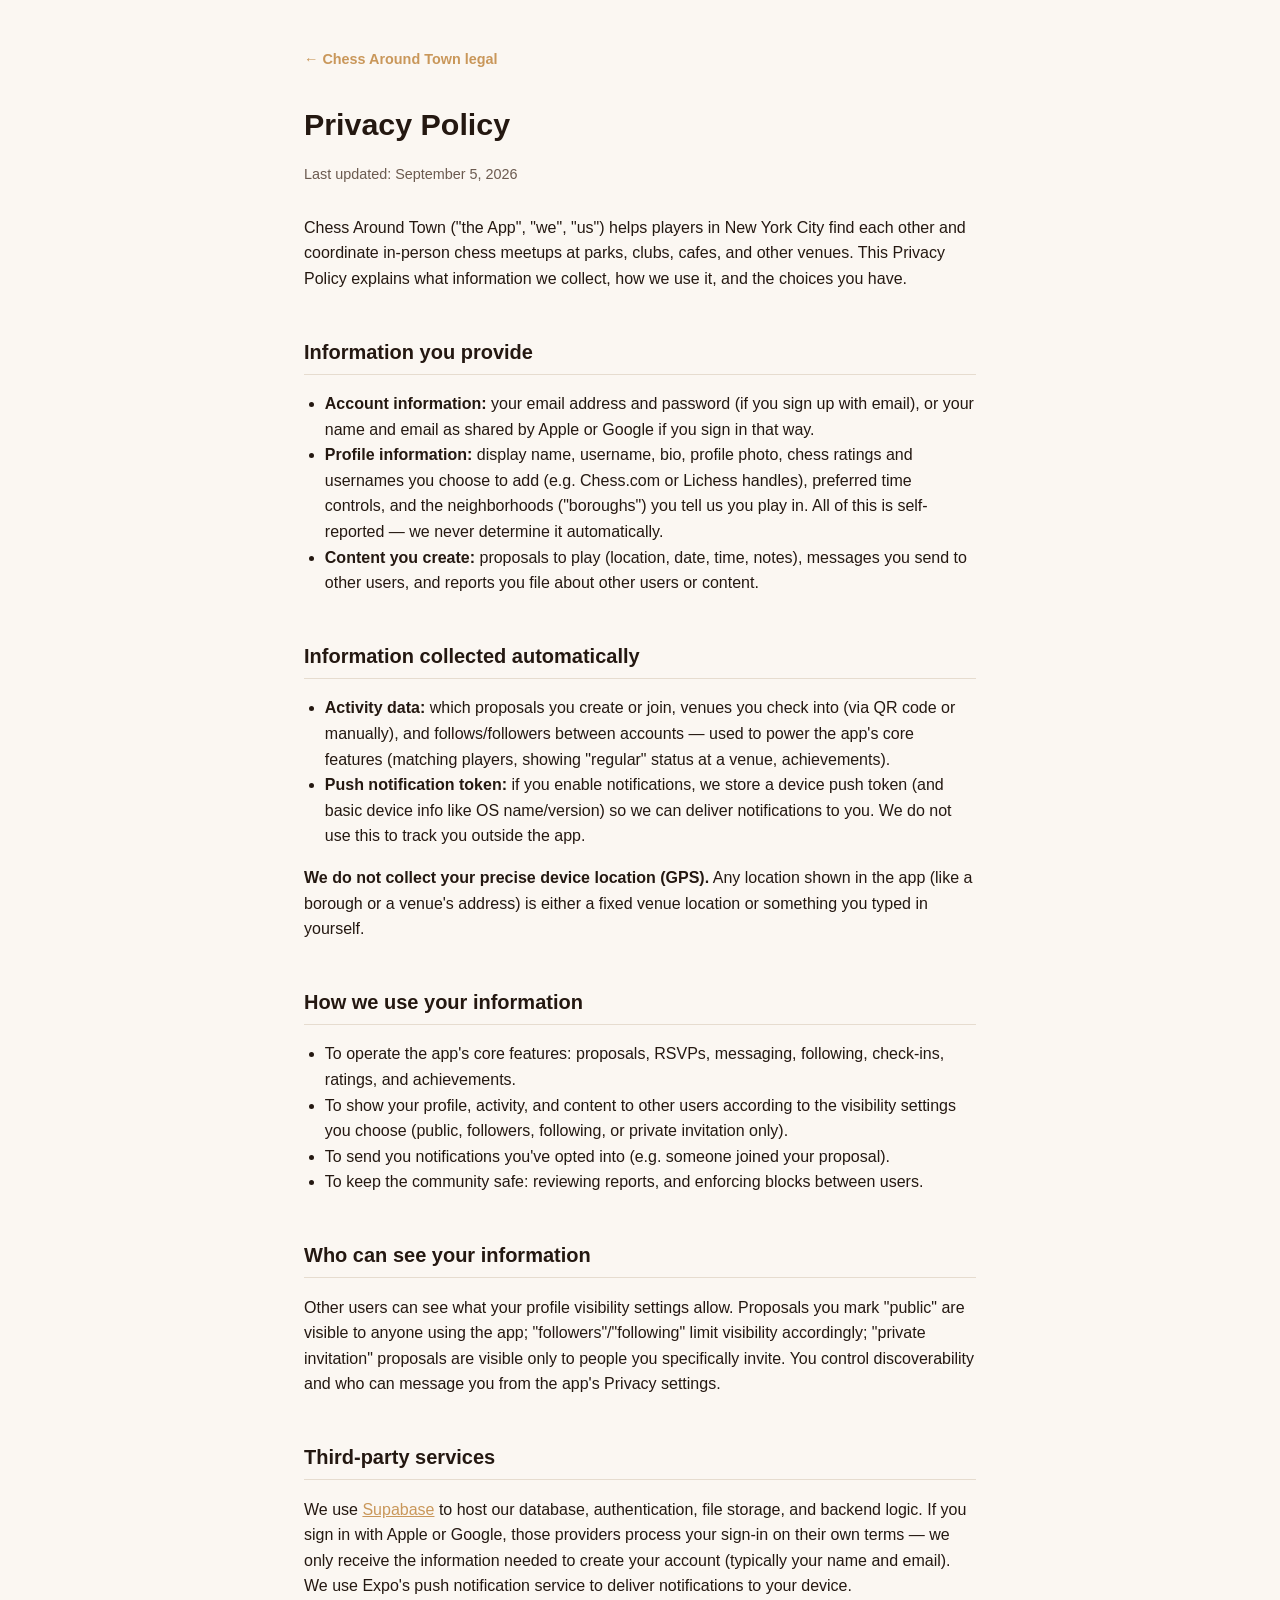
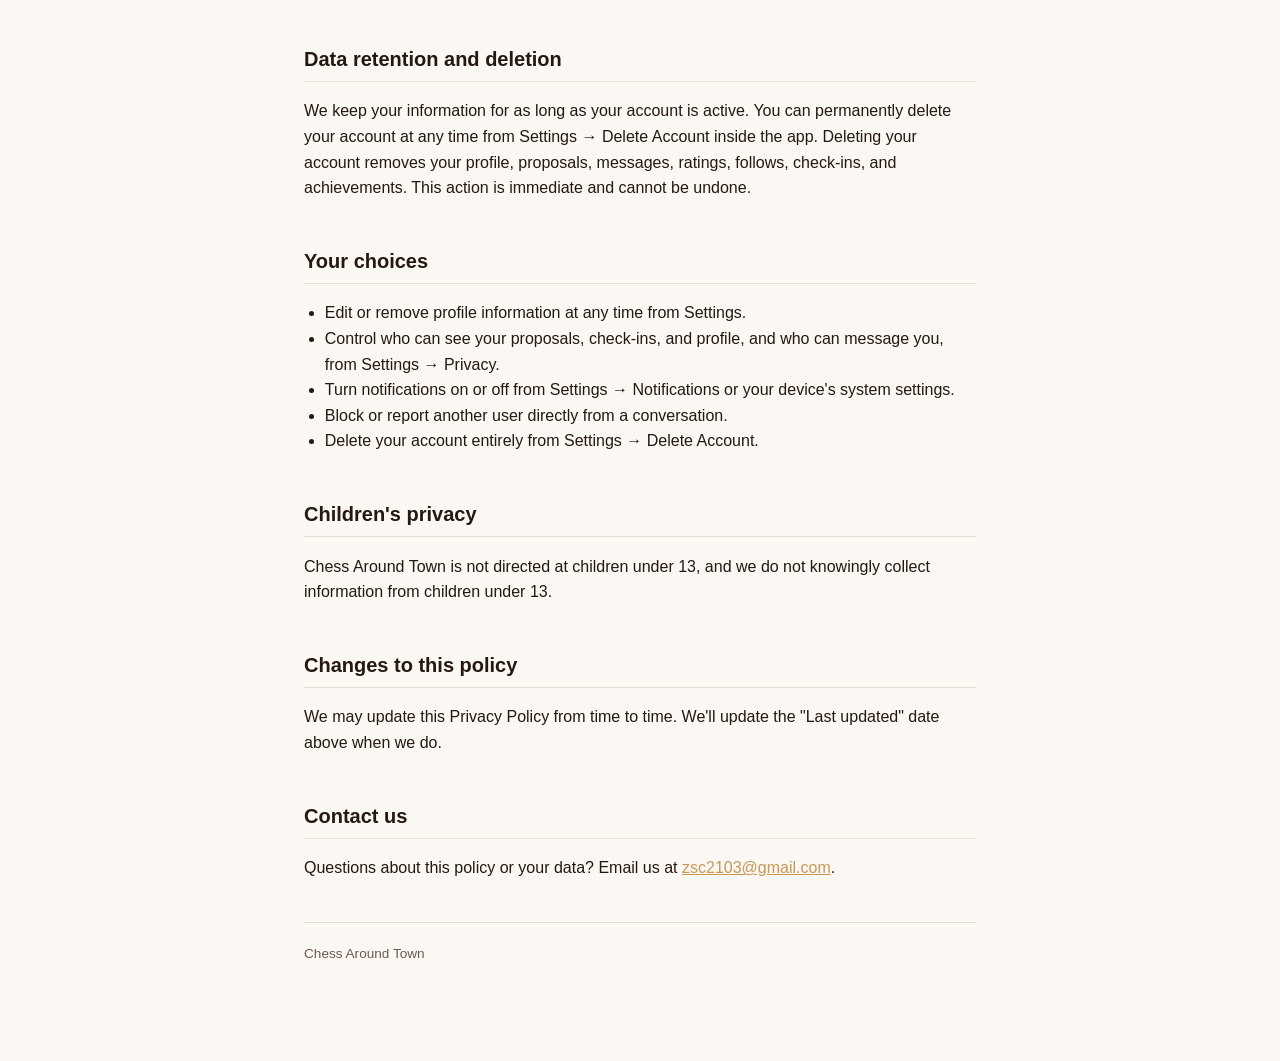
==== privacy.html @ fc645977 "Add Privacy Policy and Terms of Service pages" ====
<!doctype html>
<html lang="en">
<head>
<meta charset="utf-8">
<meta name="viewport" content="width=device-width, initial-scale=1">
<title>Privacy Policy — Chess Around Town</title>
<link rel="stylesheet" href="style.css">
</head>
<body>
<main>
  <div class="nav"><a href="index.html">← Chess Around Town legal</a></div>
  <h1>Privacy Policy</h1>
  <p class="updated">Last updated: September 5, 2026</p>

  <p>
    Chess Around Town ("the App", "we", "us") helps players in New York City find each other and
    coordinate in-person chess meetups at parks, clubs, cafes, and other venues. This Privacy
    Policy explains what information we collect, how we use it, and the choices you have.
  </p>

  <h2>Information you provide</h2>
  <ul>
    <li><strong>Account information:</strong> your email address and password (if you sign up with
      email), or your name and email as shared by Apple or Google if you sign in that way.</li>
    <li><strong>Profile information:</strong> display name, username, bio, profile photo, chess
      ratings and usernames you choose to add (e.g. Chess.com or Lichess handles), preferred time
      controls, and the neighborhoods ("boroughs") you tell us you play in. All of this is
      self-reported — we never determine it automatically.</li>
    <li><strong>Content you create:</strong> proposals to play (location, date, time, notes),
      messages you send to other users, and reports you file about other users or content.</li>
  </ul>

  <h2>Information collected automatically</h2>
  <ul>
    <li><strong>Activity data:</strong> which proposals you create or join, venues you check into
      (via QR code or manually), and follows/followers between accounts — used to power the app's
      core features (matching players, showing "regular" status at a venue, achievements).</li>
    <li><strong>Push notification token:</strong> if you enable notifications, we store a device
      push token (and basic device info like OS name/version) so we can deliver notifications to
      you. We do not use this to track you outside the app.</li>
  </ul>

  <p>
    <strong>We do not collect your precise device location (GPS).</strong> Any location shown in
    the app (like a borough or a venue's address) is either a fixed venue location or something
    you typed in yourself.
  </p>

  <h2>How we use your information</h2>
  <ul>
    <li>To operate the app's core features: proposals, RSVPs, messaging, following, check-ins,
      ratings, and achievements.</li>
    <li>To show your profile, activity, and content to other users according to the visibility
      settings you choose (public, followers, following, or private invitation only).</li>
    <li>To send you notifications you've opted into (e.g. someone joined your proposal).</li>
    <li>To keep the community safe: reviewing reports, and enforcing blocks between users.</li>
  </ul>

  <h2>Who can see your information</h2>
  <p>
    Other users can see what your profile visibility settings allow. Proposals you mark
    "public" are visible to anyone using the app; "followers"/"following" limit visibility
    accordingly; "private invitation" proposals are visible only to people you specifically
    invite. You control discoverability and who can message you from the app's Privacy settings.
  </p>

  <h2>Third-party services</h2>
  <p>
    We use <a href="https://supabase.com" target="_blank" rel="noopener">Supabase</a> to host our
    database, authentication, file storage, and backend logic. If you sign in with Apple or
    Google, those providers process your sign-in on their own terms — we only receive the
    information needed to create your account (typically your name and email). We use Expo's push
    notification service to deliver notifications to your device.
  </p>

  <h2>Data retention and deletion</h2>
  <p>
    We keep your information for as long as your account is active. You can permanently delete
    your account at any time from Settings → Delete Account inside the app. Deleting your account
    removes your profile, proposals, messages, ratings, follows, check-ins, and achievements. This
    action is immediate and cannot be undone.
  </p>

  <h2>Your choices</h2>
  <ul>
    <li>Edit or remove profile information at any time from Settings.</li>
    <li>Control who can see your proposals, check-ins, and profile, and who can message you, from
      Settings → Privacy.</li>
    <li>Turn notifications on or off from Settings → Notifications or your device's system
      settings.</li>
    <li>Block or report another user directly from a conversation.</li>
    <li>Delete your account entirely from Settings → Delete Account.</li>
  </ul>

  <h2>Children's privacy</h2>
  <p>
    Chess Around Town is not directed at children under 13, and we do not knowingly collect
    information from children under 13.
  </p>

  <h2>Changes to this policy</h2>
  <p>
    We may update this Privacy Policy from time to time. We'll update the "Last updated" date
    above when we do.
  </p>

  <h2>Contact us</h2>
  <p>
    Questions about this policy or your data? Email us at
    <a href="mailto:zsc2103@gmail.com">zsc2103@gmail.com</a>.
  </p>

  <footer>Chess Around Town</footer>
</main>
</body>
</html>
---- style.css ----
:root {
  color-scheme: light dark;
  --bg: #fbf7f2;
  --text: #241811;
  --muted: #6b5a4f;
  --accent: #c9975a;
  --border: #e6dccf;
}
* { box-sizing: border-box; }
body {
  margin: 0;
  background: var(--bg);
  color: var(--text);
  font-family: -apple-system, BlinkMacSystemFont, "Segoe UI", Roboto, Helvetica, Arial, sans-serif;
  line-height: 1.6;
}
main {
  max-width: 720px;
  margin: 0 auto;
  padding: 48px 24px 96px;
}
h1 {
  font-size: 1.9rem;
  margin-bottom: 4px;
}
h2 {
  font-size: 1.25rem;
  margin-top: 2.2em;
  border-bottom: 1px solid var(--border);
  padding-bottom: 6px;
}
.updated {
  color: var(--muted);
  font-size: 0.9rem;
  margin-bottom: 2em;
}
a { color: var(--accent); }
ul { padding-left: 1.3em; }
.nav {
  font-size: 0.9rem;
  margin-bottom: 2em;
}
.nav a { margin-right: 16px; text-decoration: none; font-weight: 600; }
footer {
  margin-top: 3em;
  padding-top: 1.5em;
  border-top: 1px solid var(--border);
  color: var(--muted);
  font-size: 0.85rem;
}
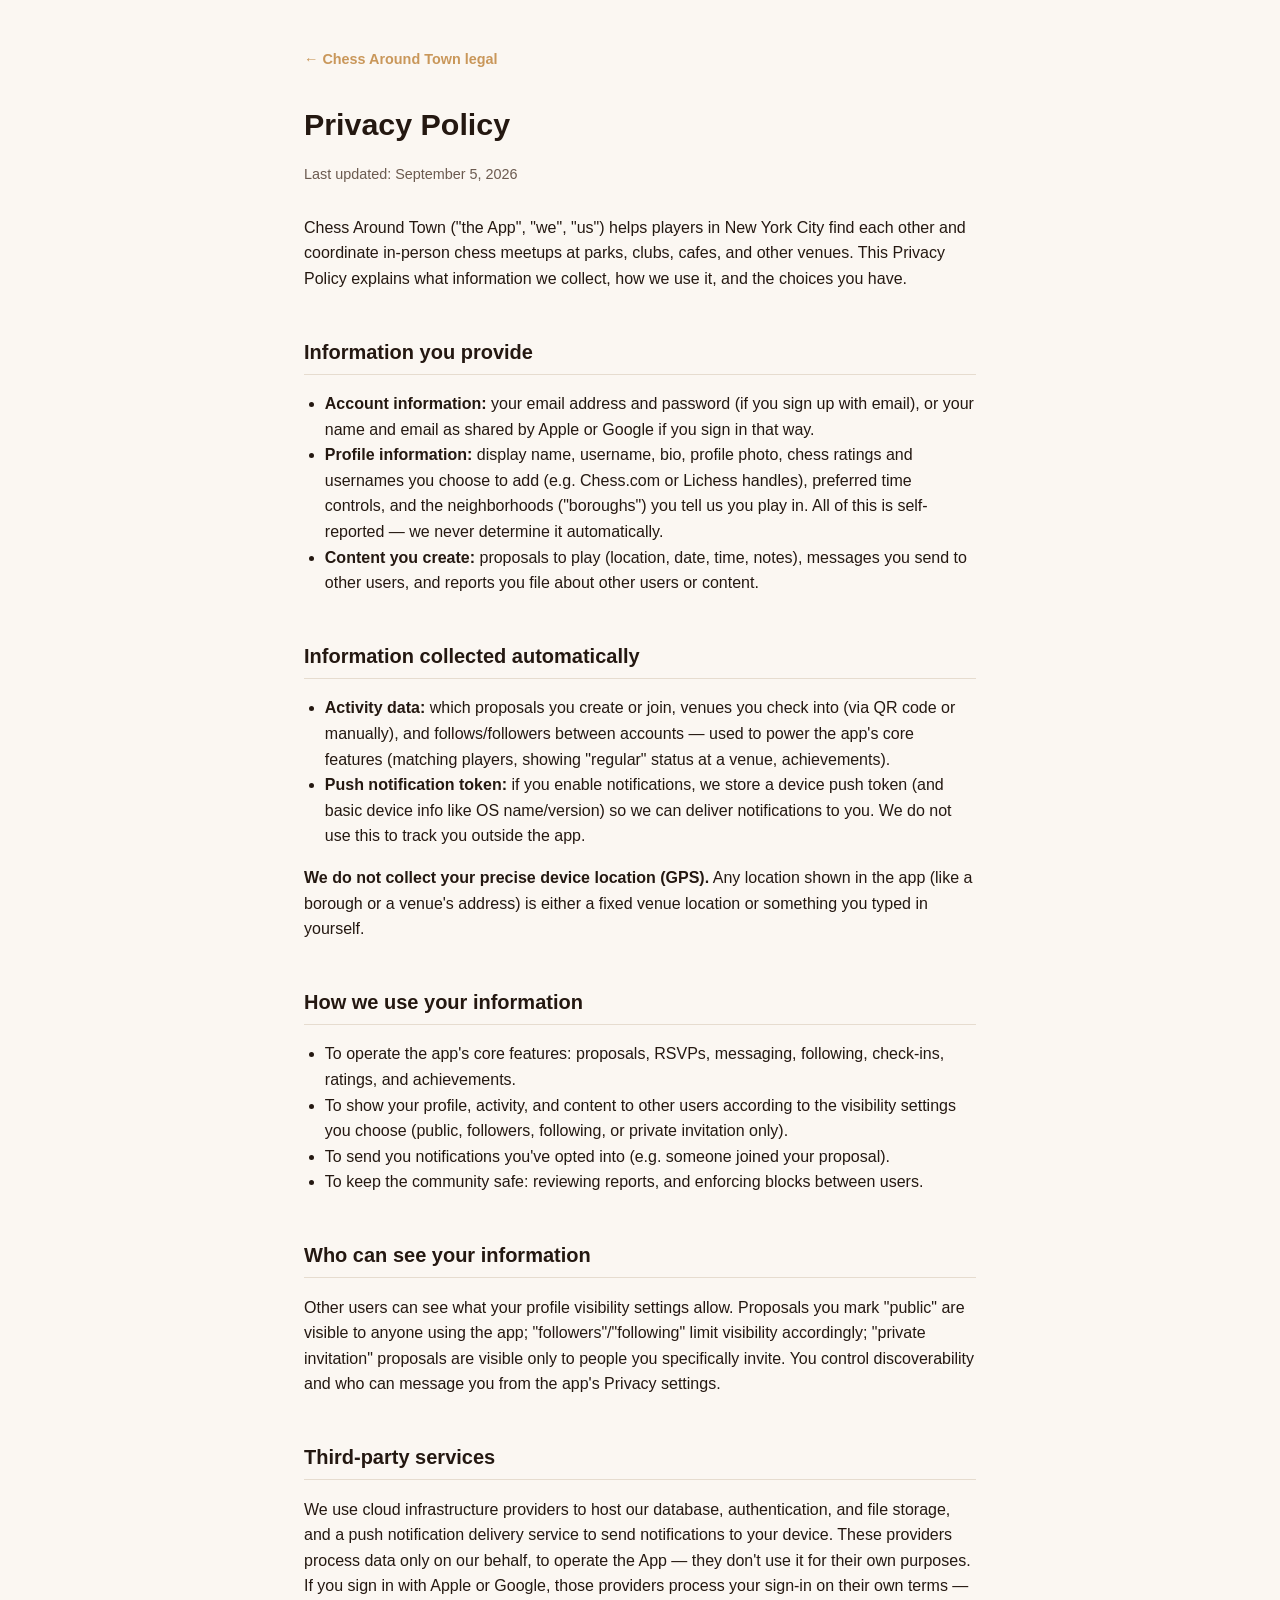
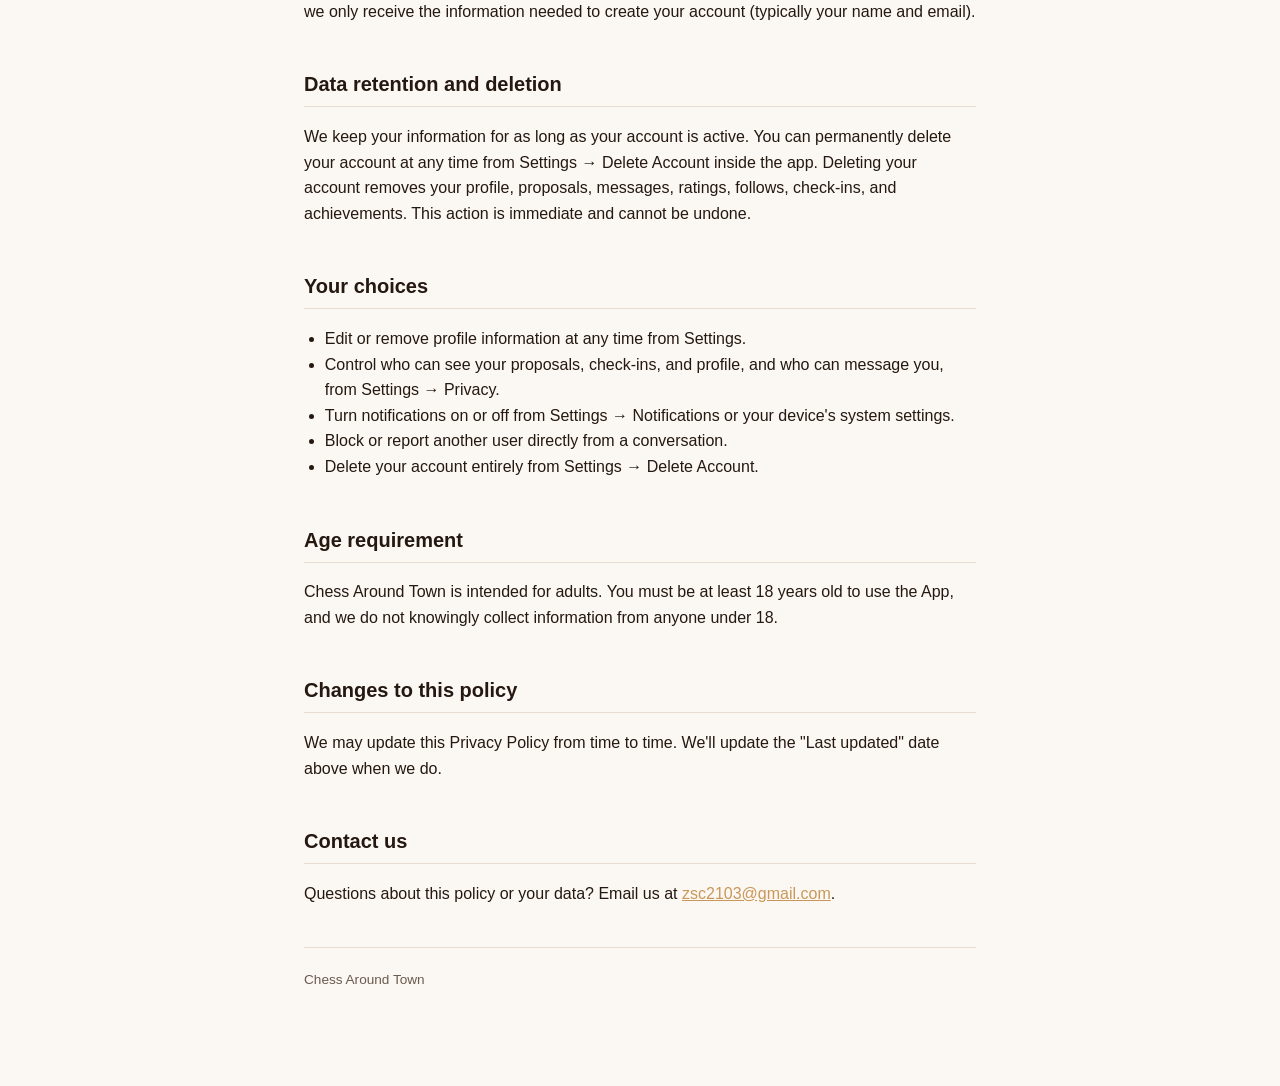
==== commit b251cecc: "Raise minimum age to 18, genericize infrastructure disclosures" ====
--- a/privacy.html
+++ b/privacy.html
@@ -66,11 +66,12 @@
 
   <h2>Third-party services</h2>
   <p>
-    We use <a href="https://supabase.com" target="_blank" rel="noopener">Supabase</a> to host our
-    database, authentication, file storage, and backend logic. If you sign in with Apple or
-    Google, those providers process your sign-in on their own terms — we only receive the
-    information needed to create your account (typically your name and email). We use Expo's push
-    notification service to deliver notifications to your device.
+    We use cloud infrastructure providers to host our database, authentication, and file storage,
+    and a push notification delivery service to send notifications to your device. These
+    providers process data only on our behalf, to operate the App — they don't use it for their
+    own purposes. If you sign in with Apple or Google, those providers process your sign-in on
+    their own terms — we only receive the information needed to create your account (typically
+    your name and email).
   </p>
 
   <h2>Data retention and deletion</h2>
@@ -92,10 +93,10 @@
     <li>Delete your account entirely from Settings → Delete Account.</li>
   </ul>
 
-  <h2>Children's privacy</h2>
+  <h2>Age requirement</h2>
   <p>
-    Chess Around Town is not directed at children under 13, and we do not knowingly collect
-    information from children under 13.
+    Chess Around Town is intended for adults. You must be at least 18 years old to use the App,
+    and we do not knowingly collect information from anyone under 18.
   </p>
 
   <h2>Changes to this policy</h2>
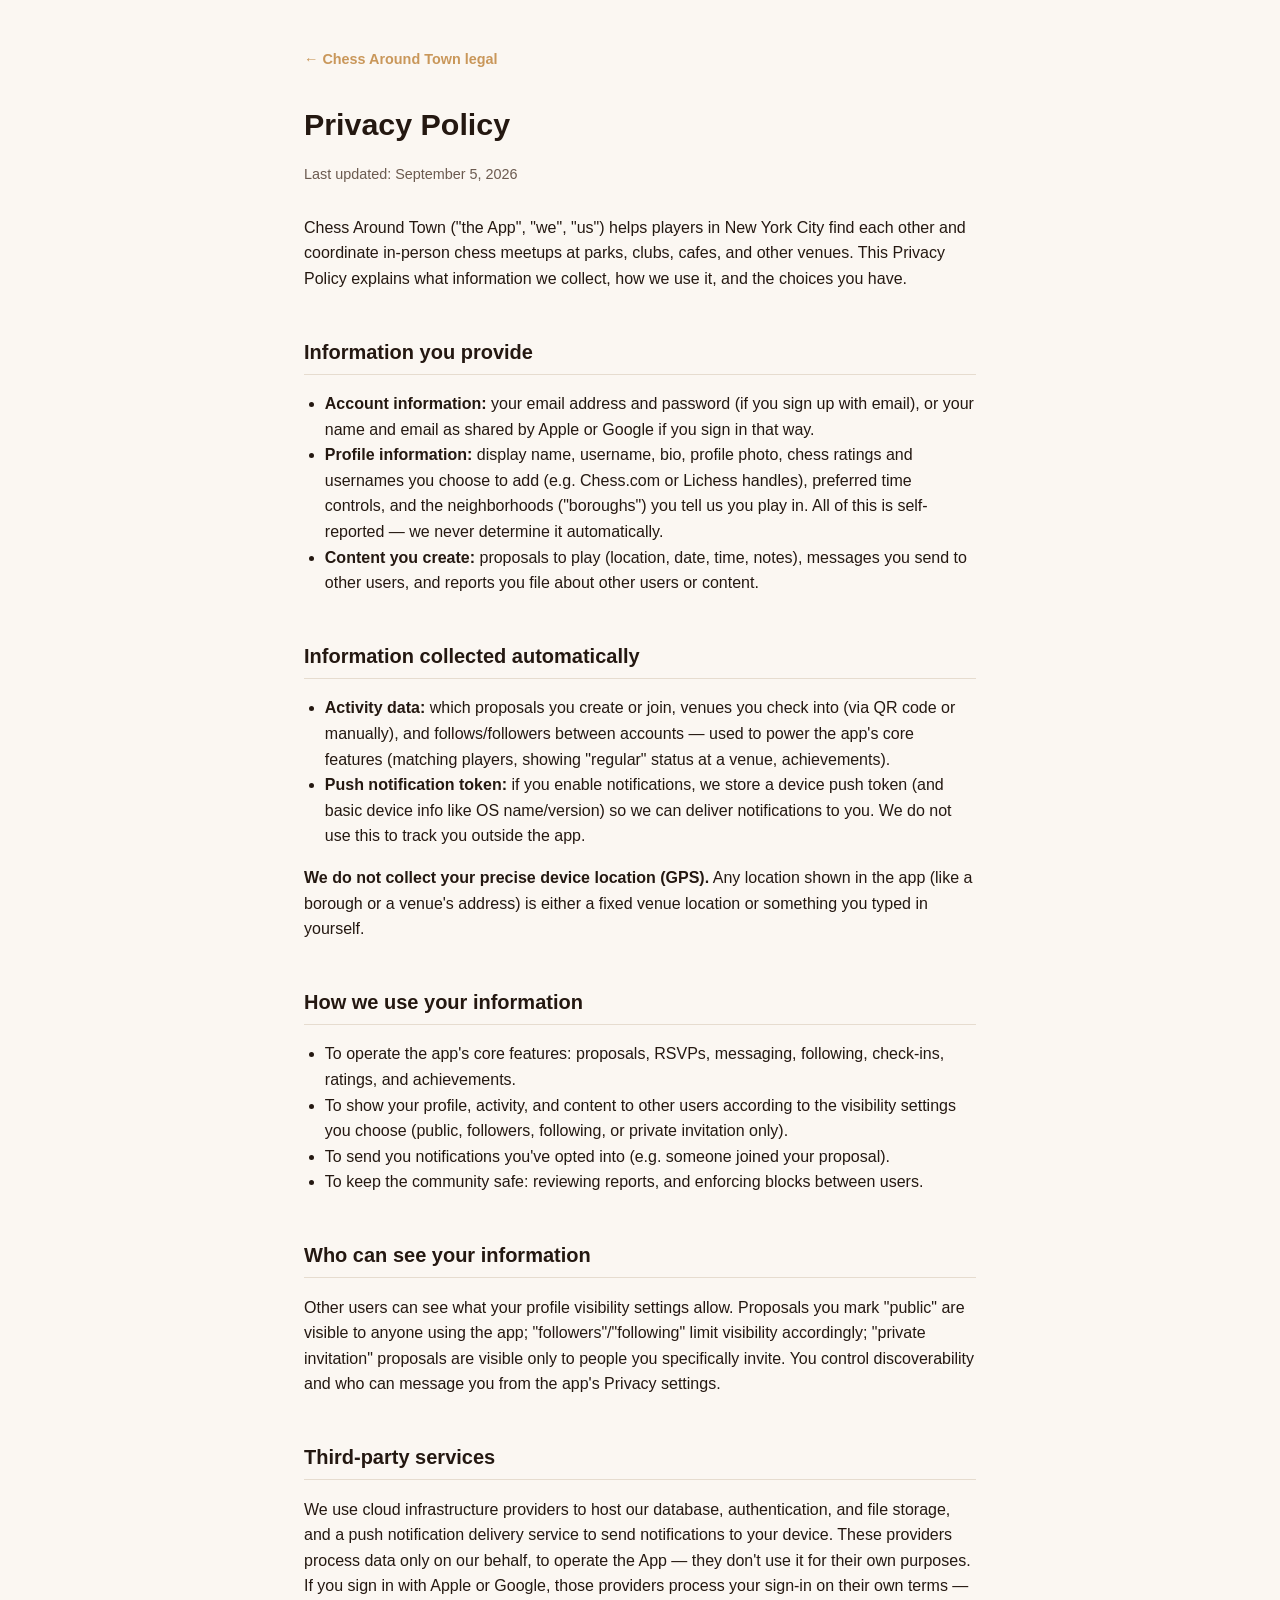
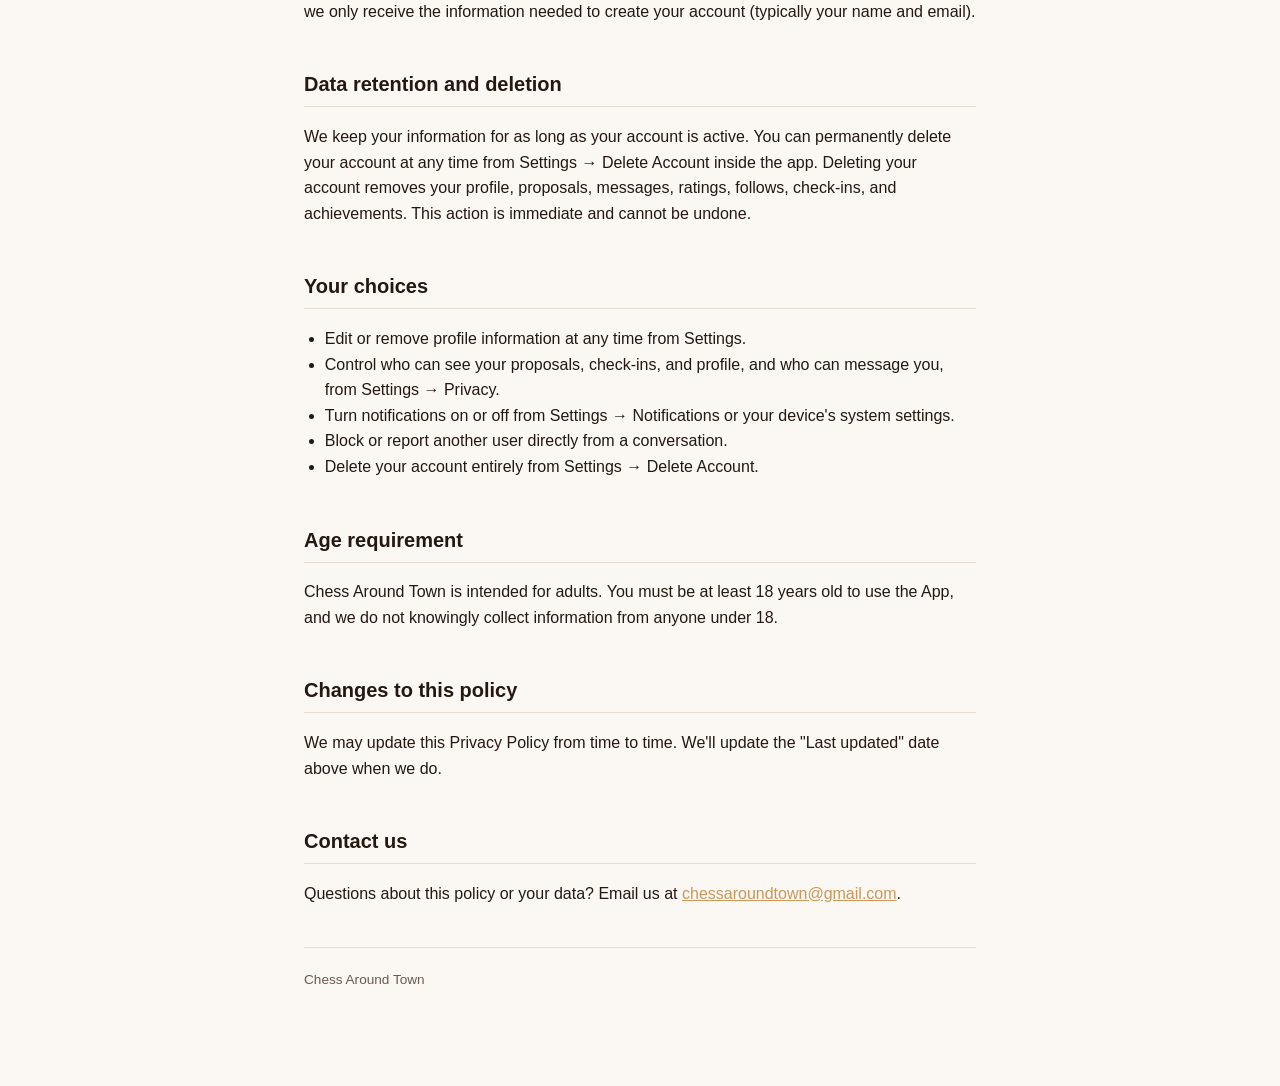
==== commit 604f83c8: "Add support page; update contact email to chessaroundtown@gmail.com" ====
--- a/privacy.html
+++ b/privacy.html
@@ -108,7 +108,7 @@
   <h2>Contact us</h2>
   <p>
     Questions about this policy or your data? Email us at
-    <a href="mailto:zsc2103@gmail.com">zsc2103@gmail.com</a>.
+    <a href="mailto:chessaroundtown@gmail.com">chessaroundtown@gmail.com</a>.
   </p>
 
   <footer>Chess Around Town</footer>
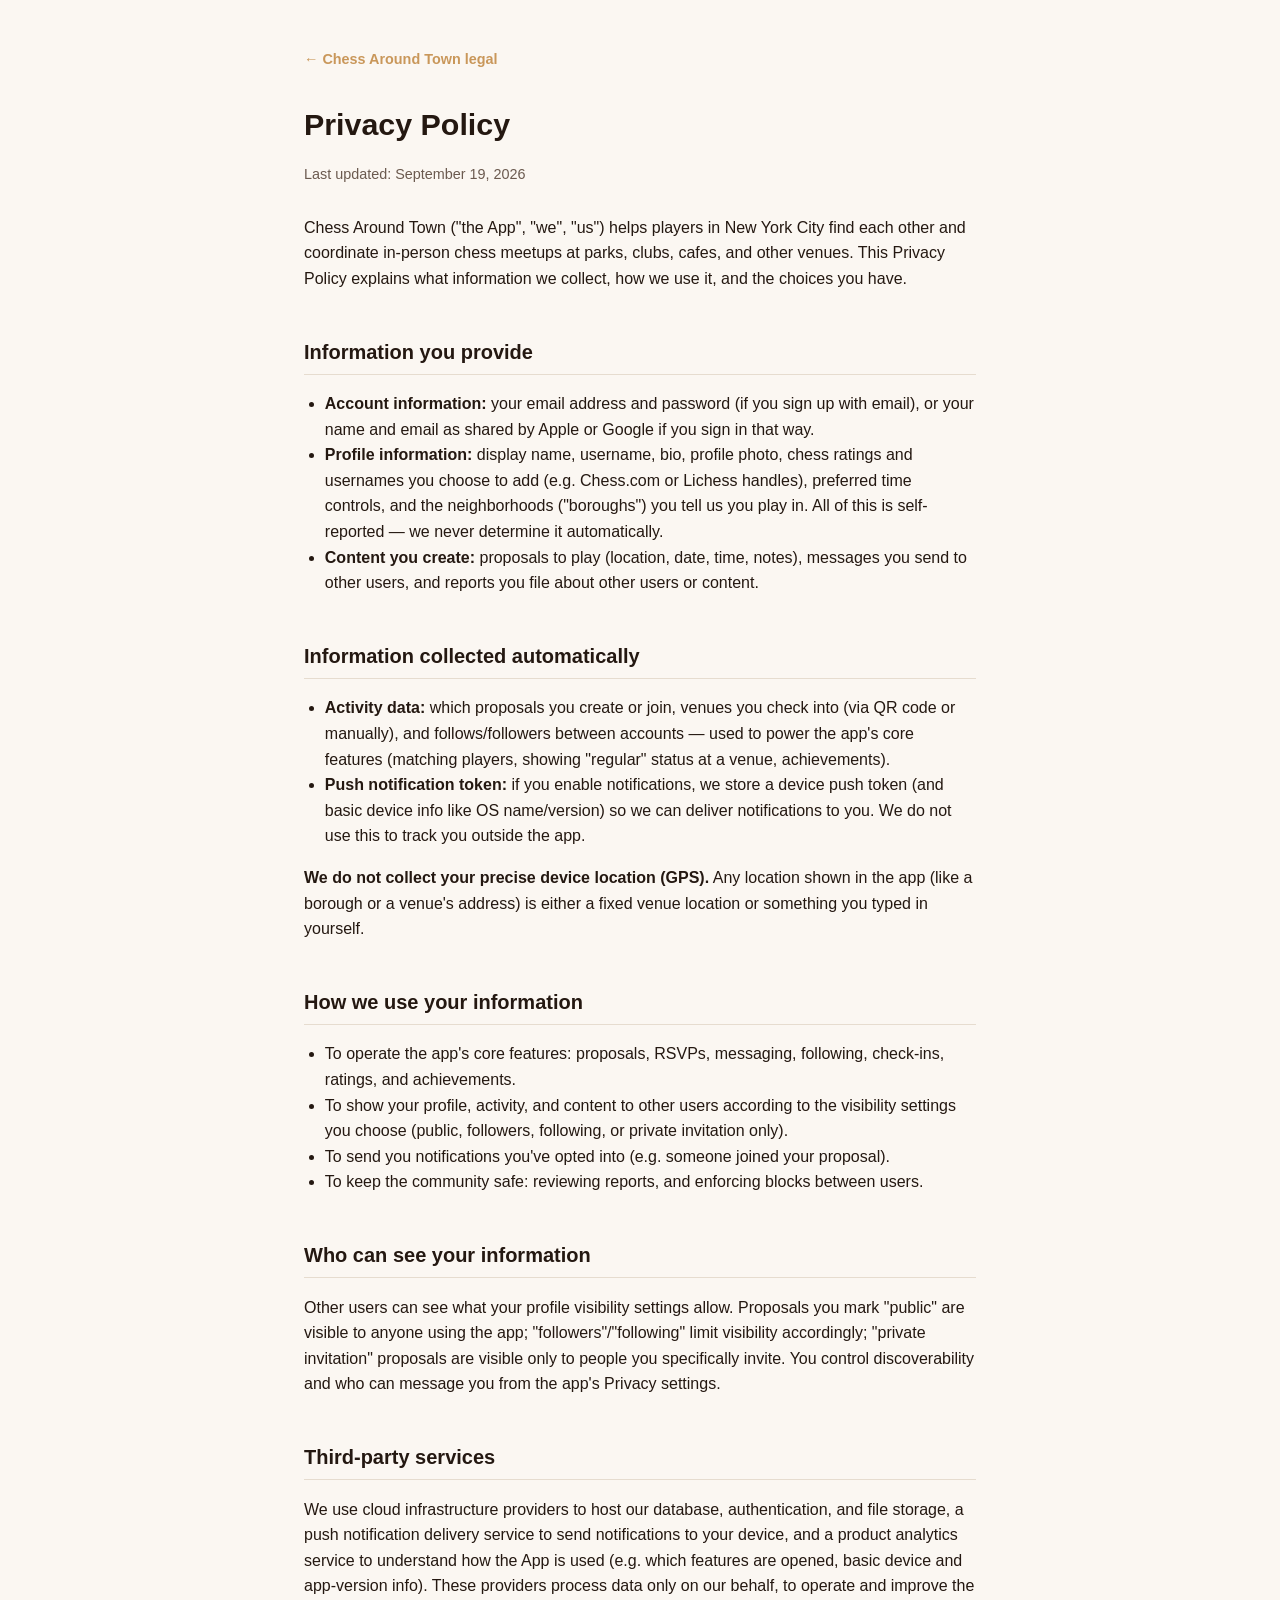
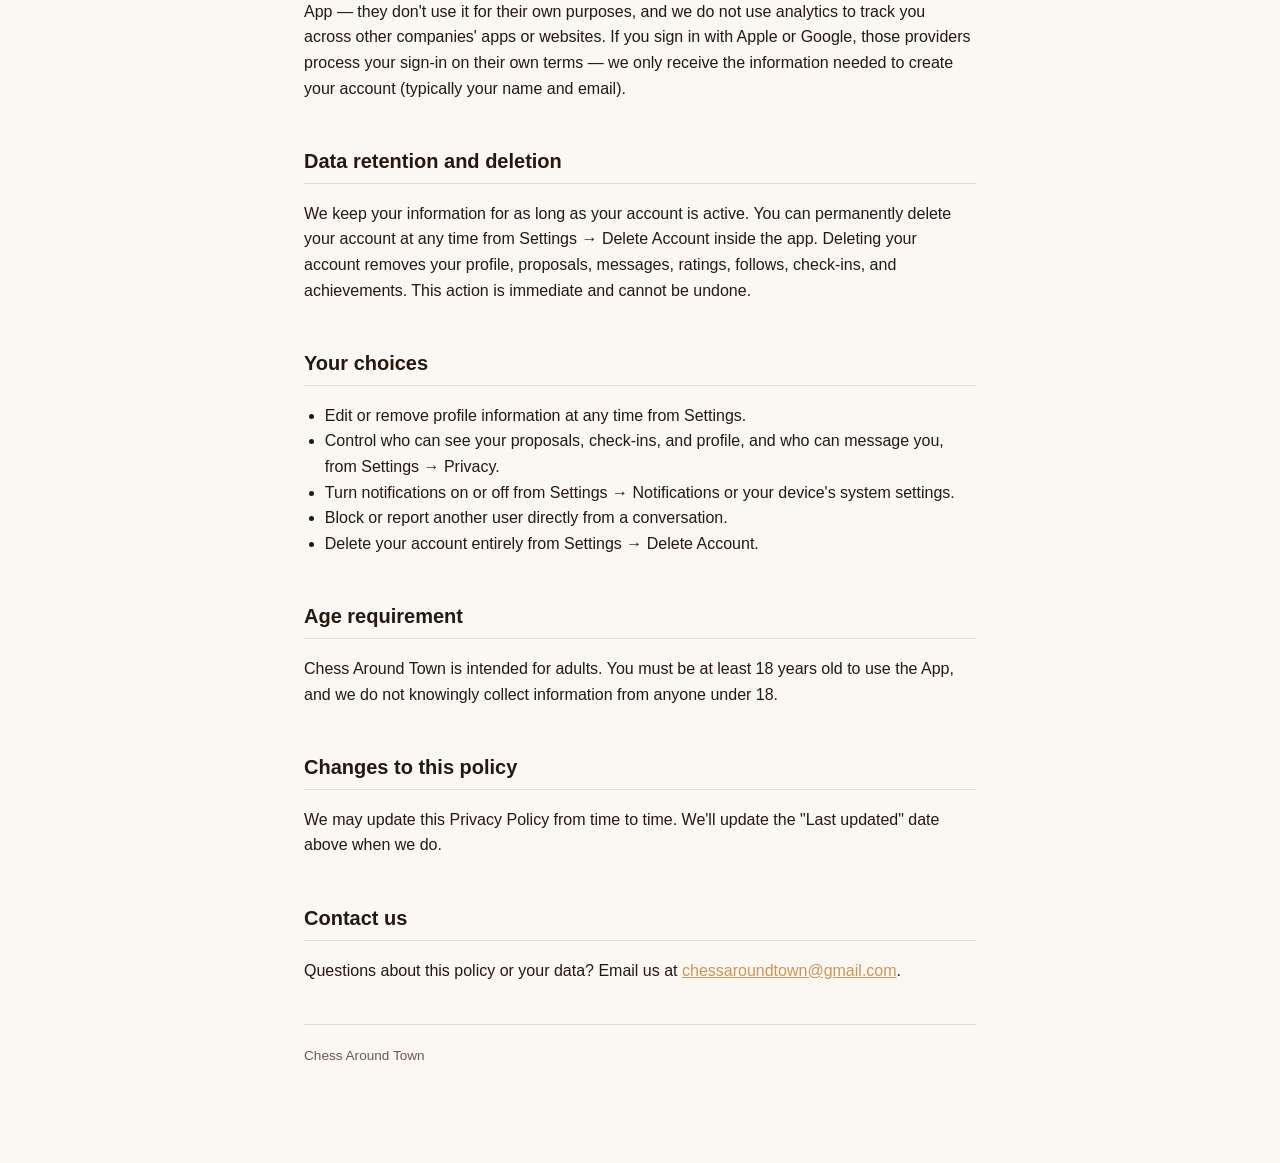
==== commit 06a7cdfd: "Disclose product analytics as a third-party category in Privacy Policy" ====
--- a/privacy.html
+++ b/privacy.html
@@ -10,7 +10,7 @@
 <main>
   <div class="nav"><a href="index.html">← Chess Around Town legal</a></div>
   <h1>Privacy Policy</h1>
-  <p class="updated">Last updated: September 5, 2026</p>
+  <p class="updated">Last updated: September 19, 2026</p>
 
   <p>
     Chess Around Town ("the App", "we", "us") helps players in New York City find each other and
@@ -67,11 +67,13 @@
   <h2>Third-party services</h2>
   <p>
     We use cloud infrastructure providers to host our database, authentication, and file storage,
-    and a push notification delivery service to send notifications to your device. These
-    providers process data only on our behalf, to operate the App — they don't use it for their
-    own purposes. If you sign in with Apple or Google, those providers process your sign-in on
-    their own terms — we only receive the information needed to create your account (typically
-    your name and email).
+    a push notification delivery service to send notifications to your device, and a product
+    analytics service to understand how the App is used (e.g. which features are opened, basic
+    device and app-version info). These providers process data only on our behalf, to operate and
+    improve the App — they don't use it for their own purposes, and we do not use analytics to
+    track you across other companies' apps or websites. If you sign in with Apple or Google, those
+    providers process your sign-in on their own terms — we only receive the information needed to
+    create your account (typically your name and email).
   </p>
 
   <h2>Data retention and deletion</h2>
